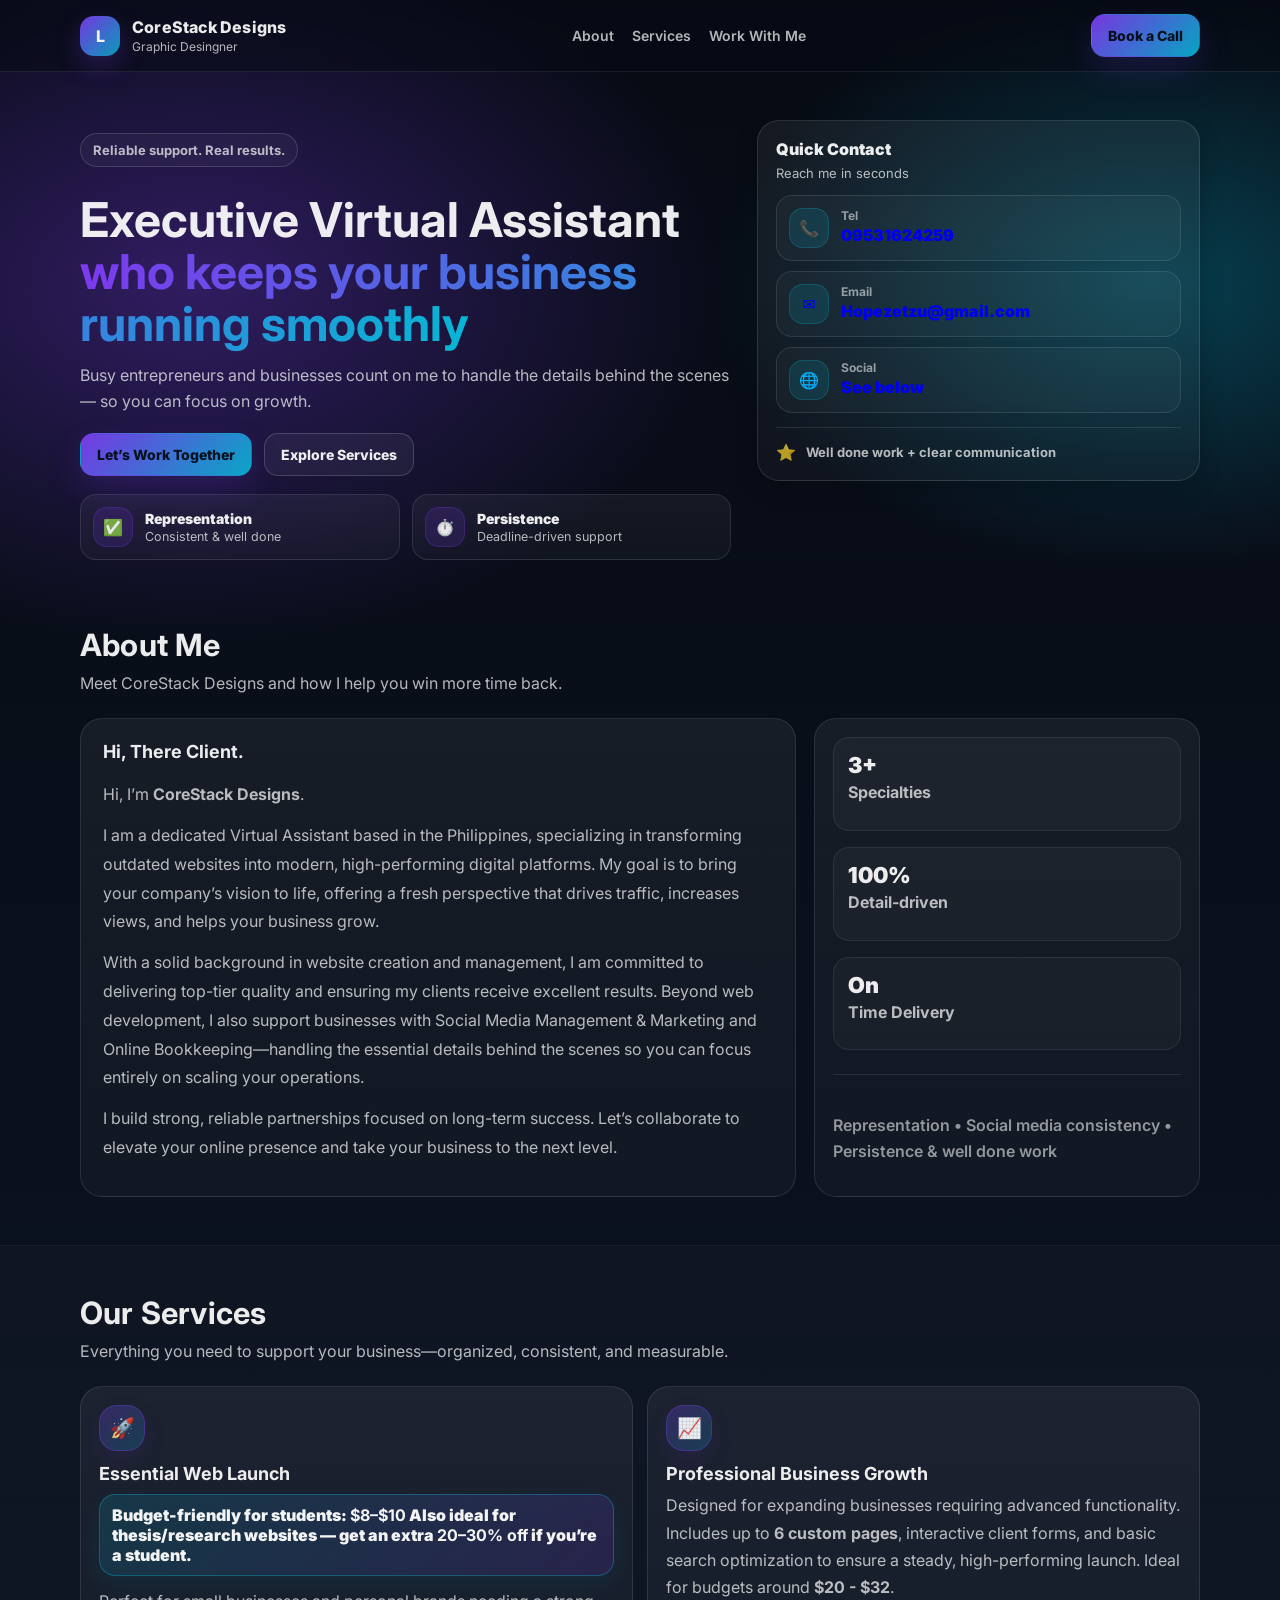
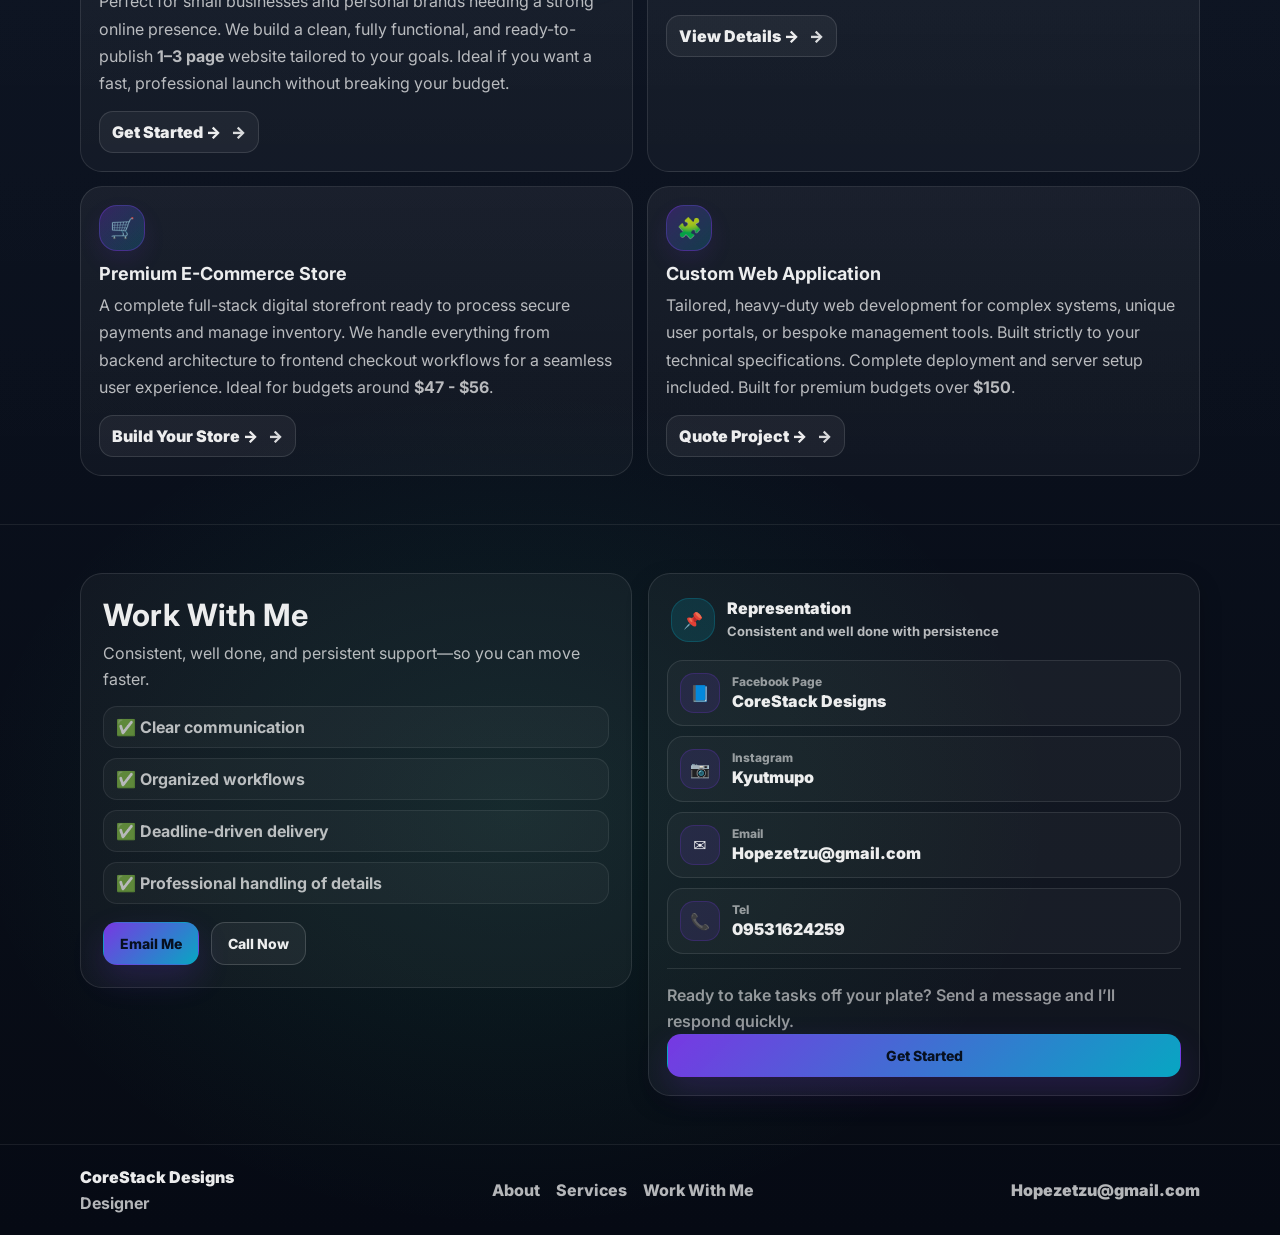
==== index.html @ da5c7901 "Add initial HTML structure for CoreStack Designs website" ====
<!doctype html>
<html lang="en">
<head>
  <meta charset="UTF-8" />
  <meta name="viewport" content="width=device-width, initial-scale=1.0" />
  <title>Lawrence | Executive Virtual Assistant</title>
  <meta name="description" content="Executive Virtual Assistant (Philippines) specializing in Social Media Management, Website Management & SEO, and Online Bookkeeping." />

  <link rel="preconnect" href="https://fonts.googleapis.com">
  <link rel="preconnect" href="https://fonts.gstatic.com" crossorigin>
  <link href="https://fonts.googleapis.com/css2?family=Inter:wght@400;500;600;700&display=swap" rel="stylesheet">

  <link rel="stylesheet" href="./style.css" />
</head>
<body>
  <a class="skip-link" href="#main">Skip to content</a>

  <header class="site-header">
    <div class="container header-inner">
      <div class="brand" aria-label="Brand">
        <div class="brand-mark" aria-hidden="true">L</div>
        <div>
          <div class="brand-name">CoreStack Designs</div>
          <div class="brand-tag">Graphic Desingner</div>
        </div>
      </div>

      <nav class="nav" aria-label="Primary">
        <a href="#about" class="nav-link">About</a>
        <a href="#services" class="nav-link">Services</a>
        <a href="#work" class="nav-link">Work With Me</a>
      </nav>

      <div class="header-cta">
        <a class="btn btn-primary" href="mailto:Hopezetzu@gmail.com">Book a Call</a>
        <button class="icon-btn nav-toggle" type="button" aria-label="Open menu" aria-expanded="false" aria-controls="mobileMenu">
          <span class="icon">☰</span>
        </button>
      </div>
    </div>

    <div id="mobileMenu" class="mobile-menu" aria-hidden="true">
      <div class="container mobile-menu-inner">
        <a href="#about" class="mobile-link">About</a>
        <a href="#services" class="mobile-link">Services</a>
        <a href="#work" class="mobile-link">Work With Me</a>
        <a class="btn btn-primary btn-block" href="mailto:Hopezetzu@gmail.com">Book a Call</a>
      </div>
    </div>
  </header>

  <main id="main">
    <section class="hero">
      <div class="container hero-inner">
        <div class="hero-copy">
          <p class="eyebrow">Reliable support. Real results.</p>
          <h1>
            Executive Virtual Assistant
            <span class="highlight">who keeps your business running smoothly</span>
          </h1>
          <p class="lead">
            Busy entrepreneurs and businesses count on me to handle the details behind the scenes—
            so you can focus on growth.
          </p>

          <div class="hero-actions">
            <a class="btn btn-primary" href="mailto:Hopezetzu@gmail.com">Let’s Work Together</a>
            <a class="btn btn-ghost" href="#services">Explore Services</a>
          </div>

          <div class="hero-trust" role="list" aria-label="Highlights">
            <div class="trust-item" role="listitem">
              <div class="trust-icon" aria-hidden="true">✅</div>
              <div>
                <div class="trust-title">Representation</div>
                <div class="trust-sub">Consistent & well done</div>
              </div>
            </div>
            <div class="trust-item" role="listitem">
              <div class="trust-icon" aria-hidden="true">⏱️</div>
              <div>
                <div class="trust-title">Persistence</div>
                <div class="trust-sub">Deadline-driven support</div>
              </div>
            </div>
          </div>
        </div>

        <div class="hero-card" aria-label="Quick contact">
          <div class="hero-card-top">
            <div class="hero-card-title">Quick Contact</div>
            <div class="hero-card-sub">Reach me in seconds</div>
          </div>

          <div class="contact-list">
            <a class="contact-row" href="tel:09531624259">
              <span class="contact-badge" aria-hidden="true">📞</span>
              <span>
                <span class="contact-label">Tel</span>
                <span class="contact-value">09531624259</span>
              </span>
            </a>

            <a class="contact-row" href="mailto:Hopezetzu@gmail.com">
              <span class="contact-badge" aria-hidden="true">✉️</span>
              <span>
                <span class="contact-label">Email</span>
                <span class="contact-value">Hopezetzu@gmail.com</span>
              </span>
            </a>

            <a class="contact-row" href="#social" data-scroll>
              <span class="contact-badge" aria-hidden="true">🌐</span>
              <span>
                <span class="contact-label">Social</span>
                <span class="contact-value">See below</span>
              </span>
            </a>
          </div>

          <div class="hero-card-bottom">
            <div class="rating" aria-label="Quality statement">
              <div class="rating-star" aria-hidden="true">⭐</div>
              <div class="rating-text">Well done work + clear communication</div>
            </div>
          </div>
        </div>
      </div>
    </section>

    <section id="about" class="section">
      <div class="container">
        <div class="section-head">
          <h2>About Me</h2>
          <p class="section-sub">Meet CoreStack Designs and how I help you win more time back.</p>
        </div>

        <div class="grid-2">
          <div class="about-panel">
            <h3>Hi, There Client.</h3>
            <p>
              Hi, I’m <strong>CoreStack Designs</strong>.
            </p>
            <p>
              I am a dedicated Virtual Assistant based in the Philippines, specializing in transforming outdated websites into
              modern, high-performing digital platforms. My goal is to bring your company’s vision to life, offering a fresh
              perspective that drives traffic, increases views, and helps your business grow.
            </p>
            <p>
              With a solid background in website creation and management, I am committed to delivering top-tier quality and
              ensuring my clients receive excellent results. Beyond web development, I also support businesses with Social Media
              Management & Marketing and Online Bookkeeping—handling the essential details behind the scenes so you can focus
              entirely on scaling your operations.
            </p>
            <p>
              I build strong, reliable partnerships focused on long-term success. Let’s collaborate to elevate your online presence
              and take your business to the next level.
            </p>
          </div>

          <div class="stats-panel" aria-label="Service strengths">
            <div class="stat">
              <div class="stat-num">3+</div>
              <div class="stat-label">Specialties</div>
            </div>
            <div class="stat">
              <div class="stat-num">100%</div>
              <div class="stat-label">Detail-driven</div>
            </div>
            <div class="stat">
              <div class="stat-num">On</div>
              <div class="stat-label">Time Delivery</div>
            </div>
            <div class="divider"></div>
            <p class="small-muted">
              Representation • Social media consistency • Persistence & well done work
            </p>
          </div>
        </div>
      </div>
    </section>

    <section id="services" class="section section-alt">
      <div class="container">
        <div class="section-head">
          <h2>Our Services</h2>
          <p class="section-sub">Everything you need to support your business—organized, consistent, and measurable.</p>
        </div>

        <div class="cards">
          <article class="card" aria-label="Essential Web Launch">
            <div class="card-icon" aria-hidden="true">🚀</div>
            <h3>Essential Web Launch</h3>
            <div class="rec-highlight" aria-label="Budget friendly highlight">
              Budget-friendly for students: <strong>$8–$10</strong>
              <span class="rec-sub">Also ideal for thesis/research websites — get an extra <strong>20–30% off</strong> if you’re a student.</span>
            </div>
            <p>
              Perfect for small businesses and personal brands needing a strong online presence.
              We build a clean, fully functional, and ready-to-publish <strong>1–3 page</strong> website tailored to your goals.
              Ideal if you want a fast, professional launch without breaking your budget.
            </p>
            <a class="link-btn" href="mailto:Hopezetzu@gmail.com?subject=Essential%20Web%20Launch%20-%20Get%20Started">Get Started →</a>
          </article>

          <article class="card" aria-label="Professional Business Growth">
            <div class="card-icon" aria-hidden="true">📈</div>
            <h3>Professional Business Growth</h3>
            <p>
              Designed for expanding businesses requiring advanced functionality.
              Includes up to <strong>6 custom pages</strong>, interactive client forms, and basic search optimization to ensure a
              steady, high-performing launch.
              Ideal for budgets around <strong>$20 - $32</strong>.
            </p>
            <a class="link-btn" href="mailto:Hopezetzu@gmail.com?subject=Professional%20Business%20Growth%20-%20View%20Details">View Details →</a>
          </article>

          <article class="card" aria-label="Premium E-Commerce Store">
            <div class="card-icon" aria-hidden="true">🛒</div>
            <h3>Premium E-Commerce Store</h3>
            <p>
              A complete full-stack digital storefront ready to process secure payments and manage inventory.
              We handle everything from backend architecture to frontend checkout workflows for a seamless user experience.
              Ideal for budgets around <strong>$47 - $56</strong>.
            </p>
            <a class="link-btn" href="mailto:Hopezetzu@gmail.com?subject=Premium%20E-Commerce%20Store%20-%20Build%20Your%20Store">Build Your Store →</a>
          </article>

          <article class="card" aria-label="Custom Web Application">
            <div class="card-icon" aria-hidden="true">🧩</div>
            <h3>Custom Web Application</h3>
            <p>
              Tailored, heavy-duty web development for complex systems, unique user portals, or bespoke management tools.
              Built strictly to your technical specifications. Complete deployment and server setup included.
              Built for premium budgets over <strong>$150</strong>.
            </p>
            <a class="link-btn" href="mailto:Hopezetzu@gmail.com?subject=Custom%20Web%20Application%20-%20Quote%20Project">Quote Project →</a>
          </article>
        </div>
      </div>
    </section>

    <section id="work" class="section">
      <div class="container">
        <div class="work-grid">
          <div class="work-copy">
            <div class="section-head" style="margin-bottom:14px;">
              <h2>Work With Me</h2>
              <p class="section-sub">Consistent, well done, and persistent support—so you can move faster.</p>
            </div>

            <div class="checklist" aria-label="What you get">
              <div class="check">✅ Clear communication</div>
              <div class="check">✅ Organized workflows</div>
              <div class="check">✅ Deadline-driven delivery</div>
              <div class="check">✅ Professional handling of details</div>
            </div>

            <div class="cta-band">
              <a class="btn btn-primary" href="mailto:Hopezetzu@gmail.com">Email Me</a>
              <a class="btn btn-ghost" href="tel:09531624259">Call Now</a>
            </div>
          </div>

          <div class="work-card" aria-label="Representation and contact">
            <div class="work-card-top">
              <div class="work-badge" aria-hidden="true">📌</div>
              <div>
                <div class="work-card-title">Representation</div>
                <div class="work-card-sub">Consistent and well done with persistence</div>
              </div>
            </div>

            <div id="social" class="social-block" aria-label="Social media and contact">
              <div class="social-row">
                <span class="social-icon" aria-hidden="true">📘</span>
                <div>
                  <div class="social-label">Facebook Page</div>
                  <div class="social-value">CoreStack Designs</div>
                </div>
              </div>
              <div class="social-row">
                <span class="social-icon" aria-hidden="true">📷</span>
                <div>
                  <div class="social-label">Instagram</div>
                  <div class="social-value">Kyutmupo</div>
                </div>
              </div>
              <div class="social-row">
                <span class="social-icon" aria-hidden="true">✉️</span>
                <div>
                  <div class="social-label">Email</div>
                  <div class="social-value">Hopezetzu@gmail.com</div>
                </div>
              </div>
              <div class="social-row">
                <span class="social-icon" aria-hidden="true">📞</span>
                <div>
                  <div class="social-label">Tel</div>
                  <div class="social-value">09531624259</div>
                </div>
              </div>
            </div>

            <div class="work-card-bottom">
              <p class="small-muted">
                Ready to take tasks off your plate? Send a message and I’ll respond quickly.
              </p>
              <a class="btn btn-primary btn-block" href="mailto:Hopezetzu@gmail.com?subject=Website%20/%20VA%20Services%20Inquiry">Get Started</a>
            </div>
          </div>
        </div>
      </div>
    </section>
  </main>

  <footer class="footer">
    <div class="container footer-inner">
      <div class="footer-left">
        <div class="footer-brand">CoreStack Designs</div>
        <div class="footer-copy">Designer</div>
      </div>

      <div class="footer-links" aria-label="Footer links">
        <a href="#about">About</a>
        <a href="#services">Services</a>
        <a href="#work">Work With Me</a>
      </div>

      <div class="footer-right">
        <a class="footer-contact" href="mailto:Hopezetzu@gmail.com">Hopezetzu@gmail.com</a>
      </div>
    </div>
  </footer>

  <script src="./script.js" defer></script>
</body>
</html>
---- style.css ----
:root{
  --bg: #0b1220;
  --panel: rgba(255,255,255,.06);
  --panel-2: rgba(255,255,255,.08);
  --text: rgba(255,255,255,.92);
  --muted: rgba(255,255,255,.70);
  --muted-2: rgba(255,255,255,.55);
  --border: rgba(255,255,255,.14);

  --brand: #7c3aed; /* purple */
  --brand-2: #06b6d4; /* cyan */
  --good: #34d399;

  --shadow: 0 12px 40px rgba(0,0,0,.35);
  --shadow-soft: 0 8px 22px rgba(0,0,0,.22);

  --radius-lg: 22px;
  --radius-md: 16px;
  --radius-sm: 12px;

  --container: 1120px;
}

*{ box-sizing: border-box; }
html{ scroll-behavior: smooth; }
body{
  margin:0;
  font-family: Inter, system-ui, -apple-system, Segoe UI, Roboto, Arial, sans-serif;
  background:
    radial-gradient(900px 600px at 15% 10%, rgba(124,58,237,.35), transparent 60%),
    radial-gradient(800px 520px at 90% 10%, rgba(6,182,212,.30), transparent 55%),
    radial-gradient(900px 700px at 40% 85%, rgba(52,211,153,.10), transparent 60%),
    linear-gradient(180deg, #070b14 0%, var(--bg) 55%, #070b14 100%);
  color: var(--text);
}

.skip-link{
  position:absolute;
  top:-100px;
  left:0;
  background:#fff;
  color:#000;
  padding:10px 14px;
  border-radius:10px;
  z-index:9999;
}
.skip-link:focus{ top:12px; left:12px; }

.container{
  width: min(var(--container), calc(100% - 32px));
  margin: 0 auto;
}

.site-header{
  position: sticky;
  top: 0;
  z-index: 50;
  background: rgba(7,11,20,.55);
  backdrop-filter: blur(10px);
  border-bottom: 1px solid rgba(255,255,255,.08);
}

.header-inner{
  display:flex;
  align-items:center;
  justify-content: space-between;
  padding: 14px 0;
}

.brand{ display:flex; align-items:center; gap:12px; }
.brand-mark{
  width:40px; height:40px;
  display:grid; place-items:center;
  border-radius: 14px;
  background: linear-gradient(135deg, rgba(124,58,237,.95), rgba(6,182,212,.85));
  box-shadow: 0 10px 24px rgba(124,58,237,.25);
  font-weight: 800;
}
.brand-name{ font-weight: 800; letter-spacing: .2px; }
.brand-tag{ font-size: 12px; color: var(--muted); margin-top: 2px; }

.nav{
  display:flex;
  align-items:center;
  gap: 18px;
}
.nav-link{
  color: var(--muted);
  text-decoration:none;
  font-weight: 600;
  font-size: 14px;
}
.nav-link:hover{ color: var(--text); }

.header-cta{ display:flex; align-items:center; gap: 12px; }

.icon-btn{
  display:none;
  background: transparent;
  border: 1px solid rgba(255,255,255,.14);
  color: var(--text);
  border-radius: 14px;
  padding: 10px 12px;
}

.hero{
  padding: 48px 0 18px;
}

.hero-inner{
  display:grid;
  grid-template-columns: 1.25fr .85fr;
  gap: 26px;
  align-items: start;
}

.eyebrow{
  display:inline-block;
  padding: 8px 12px;
  border: 1px solid rgba(255,255,255,.14);
  border-radius: 999px;
  color: var(--muted);
  font-weight: 700;
  font-size: 13px;
  background: rgba(255,255,255,.04);
}

h1{
  margin: 14px 0 14px;
  line-height: 1.08;
  font-size: clamp(32px, 4vw, 48px);
}
.highlight{
  background: linear-gradient(90deg, rgba(124,58,237,1), rgba(6,182,212,1));
  -webkit-background-clip: text;
  background-clip: text;
  color: transparent;
}

.lead{ margin: 0 0 18px; color: var(--muted); font-size: 16px; line-height: 1.6; }

.hero-actions{ display:flex; gap: 12px; flex-wrap: wrap; margin-top: 10px; }

.btn{
  display:inline-flex;
  align-items:center;
  justify-content:center;
  gap: 10px;
  padding: 12px 16px;
  border-radius: 14px;
  text-decoration:none;
  font-weight: 800;
  font-size: 14px;
  border: 1px solid transparent;
  transition: transform .15s ease, box-shadow .15s ease, background .15s ease, border-color .15s ease;
}
.btn:active{ transform: translateY(1px); }

.btn-primary{
  background: linear-gradient(135deg, rgba(124,58,237,.95), rgba(6,182,212,.9));
  box-shadow: 0 14px 32px rgba(124,58,237,.18);
  color: #07101f;
}
.btn-primary:hover{ box-shadow: 0 18px 44px rgba(124,58,237,.25); }

.btn-ghost{
  background: rgba(255,255,255,.05);
  border-color: rgba(255,255,255,.16);
  color: var(--text);
}
.btn-ghost:hover{ border-color: rgba(255,255,255,.28); background: rgba(255,255,255,.08); }

.btn-block{ width: 100%; }

.hero-trust{
  margin-top: 18px;
  display:grid;
  grid-template-columns: 1fr 1fr;
  gap: 12px;
}
.trust-item{
  background: rgba(255,255,255,.04);
  border: 1px solid rgba(255,255,255,.10);
  border-radius: var(--radius-md);
  padding: 12px;
  display:flex;
  gap: 12px;
  align-items: center;
}
.trust-icon{
  width: 40px;
  height: 40px;
  display:grid;
  place-items:center;
  border-radius: 14px;
  background: rgba(124,58,237,.16);
  border: 1px solid rgba(124,58,237,.25);
}
.trust-title{ font-weight: 900; font-size: 14px; }
.trust-sub{ color: var(--muted); font-size: 12.5px; margin-top: 2px; }

.hero-card{
  background: rgba(255,255,255,.05);
  border: 1px solid rgba(255,255,255,.12);
  border-radius: var(--radius-lg);
  box-shadow: var(--shadow-soft);
  overflow:hidden;
}

.hero-card-top{
  padding: 18px 18px 0;
}
.hero-card-title{ font-weight: 950; font-size: 16px; }
.hero-card-sub{ margin-top: 6px; color: var(--muted); font-size: 13px; }

.contact-list{ padding: 14px 18px 14px; display:flex; flex-direction: column; gap: 10px; }
.contact-row{
  text-decoration:none;
  display:flex;
  gap: 12px;
  align-items:flex-start;
  padding: 12px;
  border-radius: 16px;
  border: 1px solid rgba(255,255,255,.10);
  background: rgba(255,255,255,.03);
  transition: transform .15s ease, border-color .15s ease, background .15s ease;
}
.contact-row:hover{
  transform: translateY(-1px);
  border-color: rgba(255,255,255,.22);
  background: rgba(255,255,255,.05);
}
.contact-badge{
  width: 40px; height: 40px;
  display:grid; place-items:center;
  border-radius: 14px;
  background: rgba(6,182,212,.14);
  border: 1px solid rgba(6,182,212,.22);
}
.contact-label{ display:block; color: var(--muted-2); font-size: 12px; font-weight: 700; }
.contact-value{ display:block; font-weight: 900; margin-top: 2px; }

.hero-card-bottom{ padding: 0 18px 18px; }
.rating{
  border-top: 1px solid rgba(255,255,255,.10);
  padding-top: 14px;
  display:flex;
  gap: 10px;
  align-items:center;
  color: var(--muted);
}
.rating-star{ filter: saturate(1.1); }
.rating-text{ font-weight: 700; font-size: 13px; }

.section{ padding: 48px 0; }
.section-alt{
  background: linear-gradient(180deg, rgba(255,255,255,.02), rgba(255,255,255,.00));
  border-top: 1px solid rgba(255,255,255,.06);
  border-bottom: 1px solid rgba(255,255,255,.06);
}

.section-head{ margin-bottom: 22px; }
.section-head h2{ margin:0; font-size: clamp(24px, 2.4vw, 32px); letter-spacing: .2px; }
.section-sub{ margin: 8px 0 0; color: var(--muted); line-height: 1.6; max-width: 70ch; }

.grid-2{ display:grid; grid-template-columns: 1.3fr .7fr; gap: 18px; }

.about-panel{
  background: rgba(255,255,255,.04);
  border: 1px solid rgba(255,255,255,.10);
  border-radius: var(--radius-lg);
  padding: 22px;
}
.about-panel h3{ margin-top: 0; font-size: 18px; }
.about-panel p{ color: var(--muted); line-height: 1.8; margin: 12px 0; }
.about-cta{ color: var(--text); font-weight: 800; margin-top: 16px; }

.stats-panel{
  background: rgba(255,255,255,.04);
  border: 1px solid rgba(255,255,255,.10);
  border-radius: var(--radius-lg);
  padding: 18px;
  display:grid;
  grid-template-columns: 1fr;
  gap: 16px;
}
.stat{
  padding: 14px;
  border-radius: 16px;
  background: rgba(255,255,255,.03);
  border: 1px solid rgba(255,255,255,.08);
}
.stat-num{ font-size: 22px; font-weight: 950; }
.stat-label{ color: var(--muted); font-weight: 700; margin-top: 4px; }
.divider{ height: 1px; background: rgba(255,255,255,.10); margin: 8px 0; }
.small-muted{ color: var(--muted-2); margin: 0; line-height: 1.6; font-weight: 600; }

.cards{ display:grid; grid-template-columns: repeat(2, 1fr); gap: 14px; }
.card{
  background: rgba(255,255,255,.04);
  border: 1px solid rgba(255,255,255,.10);
  border-radius: var(--radius-lg);
  padding: 18px;
  box-shadow: 0 0 0 rgba(0,0,0,0);
  transition: transform .18s ease, border-color .18s ease, background .18s ease;
}
.card:hover{
  transform: translateY(-2px);
  border-color: rgba(255,255,255,.20);
  background: rgba(255,255,255,.06);
}
.card-icon{
  width: 46px; height: 46px;
  display:grid; place-items:center;
  border-radius: 18px;
  background: linear-gradient(135deg, rgba(124,58,237,.28), rgba(6,182,212,.20));
  border: 1px solid rgba(124,58,237,.35);
  box-shadow: 0 10px 22px rgba(124,58,237,.10);
  font-size: 20px;
}

/* Make front sections look more colorful/presentable */
.card{
  background: linear-gradient(180deg, rgba(255,255,255,.06), rgba(255,255,255,.03));
}

.trust-item{
  background: linear-gradient(180deg, rgba(255,255,255,.05), rgba(255,255,255,.03));
}

.about-panel,
.work-copy,
.work-card,
.hero-card,
.stats-panel{
  background: linear-gradient(180deg, rgba(255,255,255,.06), rgba(255,255,255,.03));
}

.card h3{ margin: 12px 0 8px; font-size: 18px; }
.card p{ margin: 0 0 14px; color: var(--muted); line-height: 1.7; }

.link-btn{
  color: rgba(255,255,255,.92);
  text-decoration:none;
  font-weight: 900;
  display:inline-flex;
  gap: 10px;
  align-items:center;
  padding: 10px 12px;
  border-radius: 14px;
  background: rgba(255,255,255,.05);
  border: 1px solid rgba(255,255,255,.12);
}
.link-btn::after{ content: "→"; opacity: .9; }
.link-btn:hover{ border-color: rgba(255,255,255,.22); background: rgba(255,255,255,.08); }

.work-grid{ display:grid; grid-template-columns: 1fr 1fr; gap: 16px; align-items: start; }

.work-copy{
  background: rgba(255,255,255,.04);
  border: 1px solid rgba(255,255,255,.10);
  border-radius: var(--radius-lg);
  padding: 22px;
}

.checklist{ display:grid; gap: 10px; margin-top: 8px; }
.check{ padding: 10px 12px; border-radius: 14px; background: rgba(255,255,255,.03); border: 1px solid rgba(255,255,255,.08); color: var(--muted); font-weight: 700; }

.cta-band{ display:flex; gap: 12px; flex-wrap: wrap; margin-top: 18px; }

.work-card{
  background: rgba(255,255,255,.04);
  border: 1px solid rgba(255,255,255,.10);
  border-radius: var(--radius-lg);
  padding: 18px;
  box-shadow: var(--shadow-soft);
}
.work-card-top{ display:flex; gap: 12px; align-items:flex-start; padding: 6px 4px 12px; }
.work-badge{
  width: 44px; height: 44px;
  display:grid; place-items:center;
  border-radius: 18px;
  background: rgba(6,182,212,.14);
  border: 1px solid rgba(6,182,212,.22);
}
.work-card-title{ font-weight: 950; }
.work-card-sub{ color: var(--muted); margin-top: 4px; font-weight: 700; line-height: 1.4; font-size: 13px; }

.social-block{ display:grid; gap: 10px; padding: 6px 0 14px; }
.social-row{
  display:flex;
  gap: 12px;
  align-items:center;
  padding: 12px;
  border-radius: 16px;
  border: 1px solid rgba(255,255,255,.10);
  background: rgba(255,255,255,.03);
}
.social-icon{
  width: 40px; height: 40px;
  display:grid; place-items:center;
  border-radius: 14px;
  background: rgba(124,58,237,.12);
  border: 1px solid rgba(124,58,237,.22);
}
.social-label{ color: var(--muted-2); font-size: 12px; font-weight: 800; }
.social-value{ font-weight: 950; margin-top: 2px; }

.work-card-bottom{ border-top: 1px solid rgba(255,255,255,.10); padding-top: 14px; }

.rec-highlight{
  margin: 10px 0 12px;
  padding: 10px 12px;
  border-radius: 16px;
  font-weight: 900;
  color: rgba(255,255,255,.95);
  border: 1px solid rgba(6,182,212,.35);
  background: linear-gradient(135deg, rgba(6,182,212,.16), rgba(124,58,237,.16));
  box-shadow: 0 10px 26px rgba(6,182,212,.08);
}


.footer{
  border-top: 1px solid rgba(255,255,255,.08);
  padding: 22px 0;
  background: rgba(7,11,20,.25);
}
.footer-inner{ display:flex; gap: 16px; align-items:center; justify-content: space-between; flex-wrap: wrap; }
.footer-brand{ font-weight: 950; }
.footer-copy{ color: var(--muted); margin-top: 6px; font-weight: 700; }
.footer-links{ display:flex; gap: 16px; flex-wrap: wrap; }
.footer-links a{ color: var(--muted); text-decoration:none; font-weight: 800; }
.footer-links a:hover{ color: var(--text); }
.footer-contact{ color: var(--muted); text-decoration:none; font-weight: 900; }
.footer-contact:hover{ color: var(--text); }

.mobile-menu{
  display:none;
}

@media (max-width: 920px){
  .hero-inner{ grid-template-columns: 1fr; }
  .grid-2{ grid-template-columns: 1fr; }
  .cards{ grid-template-columns: 1fr; }
  .work-grid{ grid-template-columns: 1fr; }
  .hero-trust{ grid-template-columns: 1fr; }
}

@media (max-width: 720px){
  .nav{ display:none; }
  .icon-btn{ display:inline-flex; align-items:center; justify-content:center; }

  .mobile-menu{
    display:block;
    max-height: 0;
    overflow:hidden;
    transition: max-height .25s ease;
  }
  .mobile-menu.open{ max-height: 320px; }
  .mobile-menu-inner{
    padding: 0 0 14px;
    display:flex;
    flex-direction: column;
    gap: 10px;
  }
  .mobile-link{
    padding: 12px 14px;
    border-radius: 14px;
    background: rgba(255,255,255,.03);
    border: 1px solid rgba(255,255,255,.10);
    text-decoration:none;
    color: var(--text);
    font-weight: 900;
  }
}
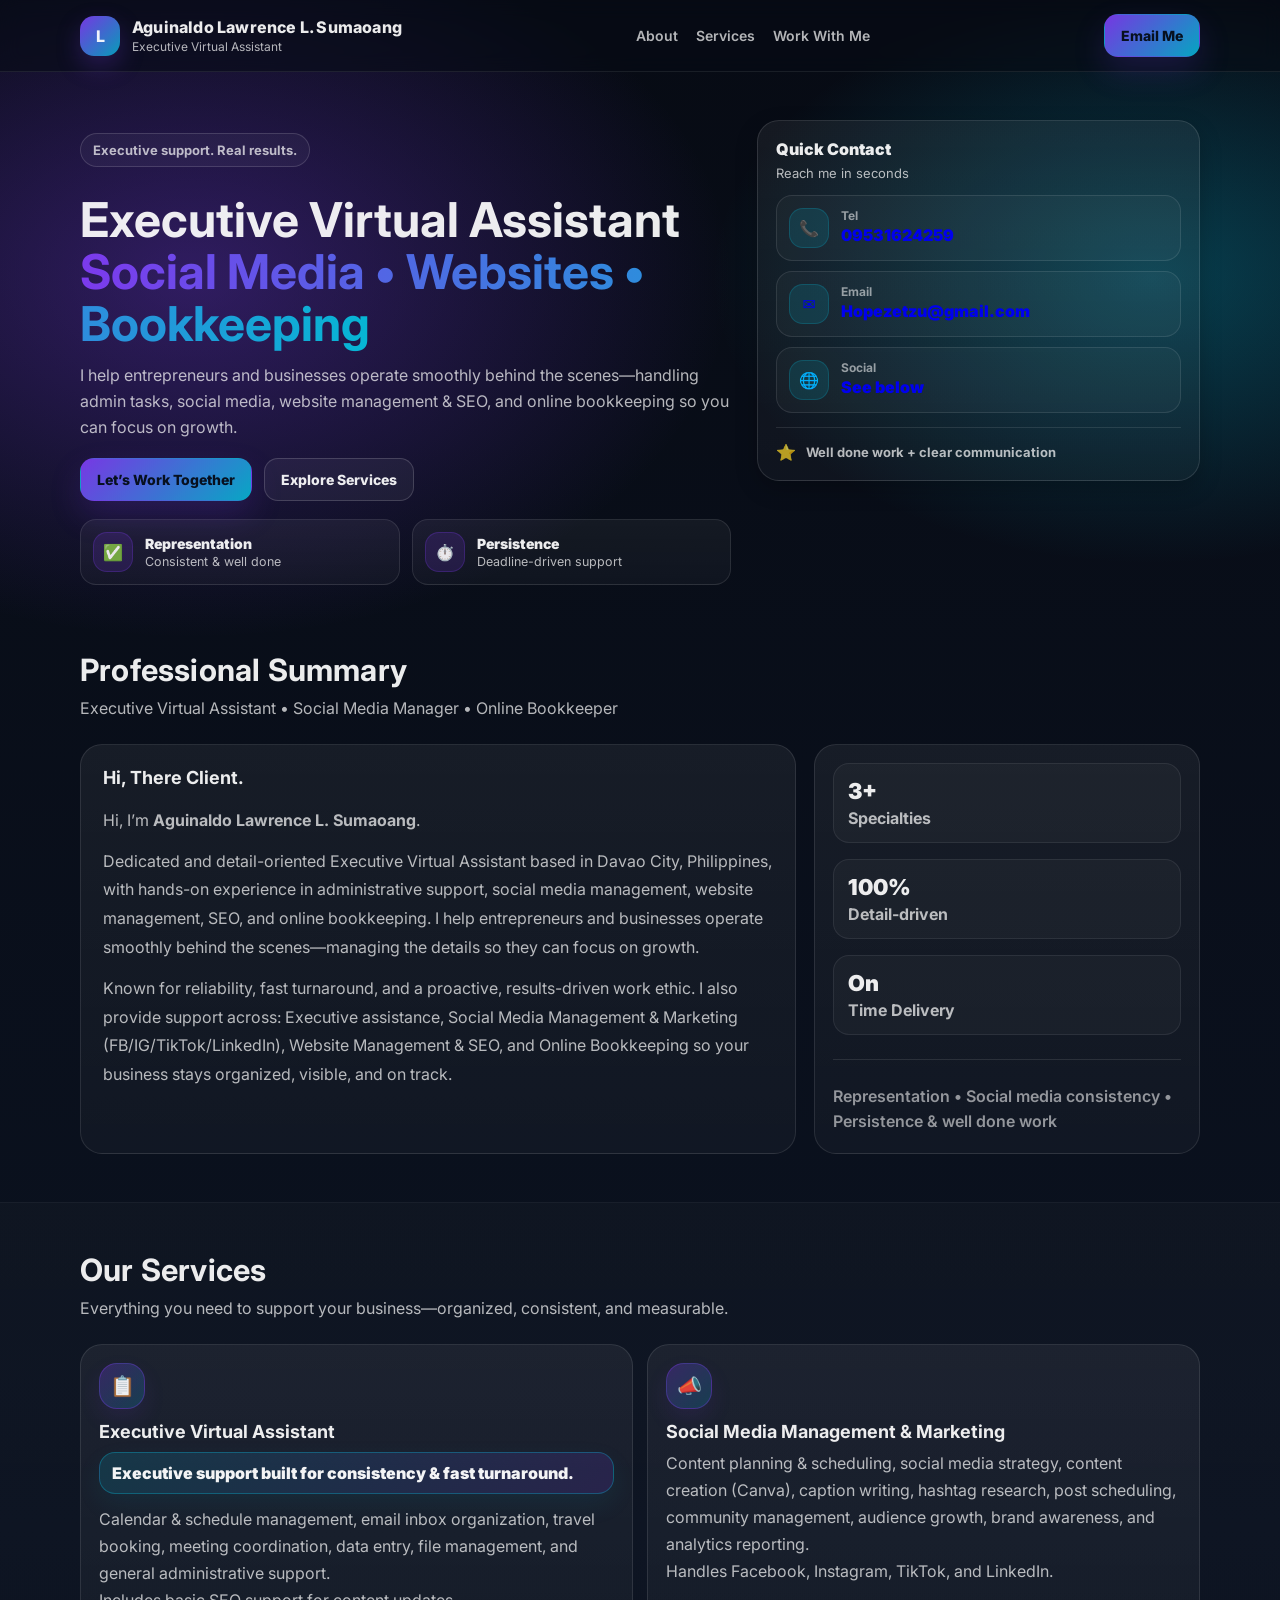
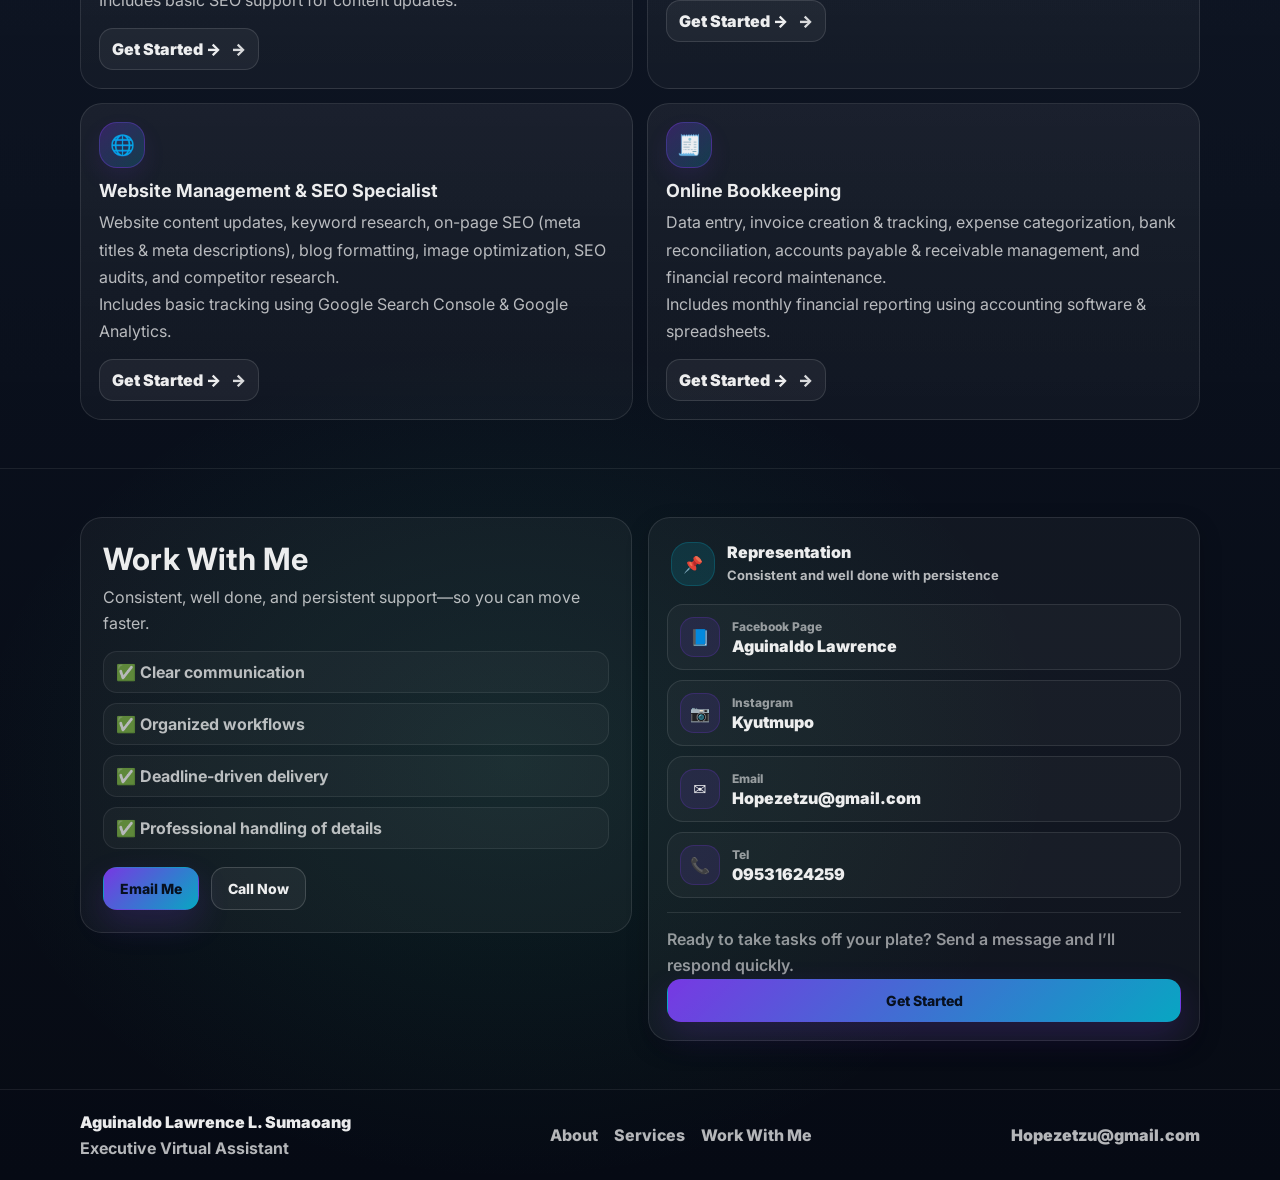
==== commit 4b91db71: "Update portfolio content" ====
--- a/index.html
+++ b/index.html
@@ -3,8 +3,9 @@
 <head>
   <meta charset="UTF-8" />
   <meta name="viewport" content="width=device-width, initial-scale=1.0" />
-  <title>Lawrence | Executive Virtual Assistant</title>
-  <meta name="description" content="Executive Virtual Assistant (Philippines) specializing in Social Media Management, Website Management & SEO, and Online Bookkeeping." />
+  <title>Aguinaldo Lawrence L. Sumaoang | Executive Virtual Assistant</title>
+  <meta name="description" content="Executive Virtual Assistant (Philippines) specializing in Executive Support, Social Media Management, Website Management & SEO, and Online Bookkeeping." />
+
 
   <link rel="preconnect" href="https://fonts.googleapis.com">
   <link rel="preconnect" href="https://fonts.gstatic.com" crossorigin>
@@ -20,8 +21,9 @@
       <div class="brand" aria-label="Brand">
         <div class="brand-mark" aria-hidden="true">L</div>
         <div>
-          <div class="brand-name">CoreStack Designs</div>
-          <div class="brand-tag">Graphic Desingner</div>
+          <div class="brand-name">Aguinaldo Lawrence L. Sumaoang</div>
+          <div class="brand-tag">Executive Virtual Assistant</div>
+
         </div>
       </div>
 
@@ -32,8 +34,9 @@
       </nav>
 
       <div class="header-cta">
-        <a class="btn btn-primary" href="mailto:Hopezetzu@gmail.com">Book a Call</a>
+        <a class="btn btn-primary" href="mailto:Hopezetzu@gmail.com">Email Me</a>
         <button class="icon-btn nav-toggle" type="button" aria-label="Open menu" aria-expanded="false" aria-controls="mobileMenu">
+
           <span class="icon">☰</span>
         </button>
       </div>
@@ -53,15 +56,16 @@
     <section class="hero">
       <div class="container hero-inner">
         <div class="hero-copy">
-          <p class="eyebrow">Reliable support. Real results.</p>
+          <p class="eyebrow">Executive support. Real results.</p>
           <h1>
             Executive Virtual Assistant
-            <span class="highlight">who keeps your business running smoothly</span>
+            <span class="highlight">Social Media • Websites • Bookkeeping</span>
           </h1>
           <p class="lead">
-            Busy entrepreneurs and businesses count on me to handle the details behind the scenes—
-            so you can focus on growth.
+            I help entrepreneurs and businesses operate smoothly behind the scenes—handling admin tasks,
+            social media, website management & SEO, and online bookkeeping so you can focus on growth.
           </p>
+
 
           <div class="hero-actions">
             <a class="btn btn-primary" href="mailto:Hopezetzu@gmail.com">Let’s Work Together</a>
@@ -88,12 +92,14 @@
 
         <div class="hero-card" aria-label="Quick contact">
           <div class="hero-card-top">
-            <div class="hero-card-title">Quick Contact</div>
-            <div class="hero-card-sub">Reach me in seconds</div>
+          <div class="hero-card-title">Quick Contact</div>
+          <div class="hero-card-sub">Reach me in seconds</div>
+
           </div>
 
           <div class="contact-list">
             <a class="contact-row" href="tel:09531624259">
+
               <span class="contact-badge" aria-hidden="true">📞</span>
               <span>
                 <span class="contact-label">Tel</span>
@@ -102,6 +108,7 @@
             </a>
 
             <a class="contact-row" href="mailto:Hopezetzu@gmail.com">
+
               <span class="contact-badge" aria-hidden="true">✉️</span>
               <span>
                 <span class="contact-label">Email</span>
@@ -131,31 +138,29 @@
     <section id="about" class="section">
       <div class="container">
         <div class="section-head">
-          <h2>About Me</h2>
-          <p class="section-sub">Meet CoreStack Designs and how I help you win more time back.</p>
+          <h2>Professional Summary</h2>
+          <p class="section-sub">Executive Virtual Assistant • Social Media Manager • Online Bookkeeper</p>
+
         </div>
 
         <div class="grid-2">
           <div class="about-panel">
             <h3>Hi, There Client.</h3>
-            <p>
-              Hi, I’m <strong>CoreStack Designs</strong>.
-            </p>
-            <p>
-              I am a dedicated Virtual Assistant based in the Philippines, specializing in transforming outdated websites into
-              modern, high-performing digital platforms. My goal is to bring your company’s vision to life, offering a fresh
-              perspective that drives traffic, increases views, and helps your business grow.
-            </p>
-            <p>
-              With a solid background in website creation and management, I am committed to delivering top-tier quality and
-              ensuring my clients receive excellent results. Beyond web development, I also support businesses with Social Media
-              Management & Marketing and Online Bookkeeping—handling the essential details behind the scenes so you can focus
-              entirely on scaling your operations.
-            </p>
-            <p>
-              I build strong, reliable partnerships focused on long-term success. Let’s collaborate to elevate your online presence
-              and take your business to the next level.
-            </p>
+          <p>
+              Hi, I’m <strong>Aguinaldo Lawrence L. Sumaoang</strong>.
+            </p>
+
+            <p>
+              Dedicated and detail-oriented Executive Virtual Assistant based in Davao City, Philippines, with hands-on experience in
+              administrative support, social media management, website management, SEO, and online bookkeeping. I help
+              entrepreneurs and businesses operate smoothly behind the scenes—managing the details so they can focus on growth.
+            </p>
+            <p>
+              Known for reliability, fast turnaround, and a proactive, results-driven work ethic. I also provide support across:
+              Executive assistance, Social Media Management & Marketing (FB/IG/TikTok/LinkedIn), Website Management & SEO,
+              and Online Bookkeeping so your business stays organized, visible, and on track.
+            </p>
+
           </div>
 
           <div class="stats-panel" aria-label="Service strengths">
@@ -188,54 +193,61 @@
         </div>
 
         <div class="cards">
-          <article class="card" aria-label="Essential Web Launch">
-            <div class="card-icon" aria-hidden="true">🚀</div>
-            <h3>Essential Web Launch</h3>
-            <div class="rec-highlight" aria-label="Budget friendly highlight">
-              Budget-friendly for students: <strong>$8–$10</strong>
-              <span class="rec-sub">Also ideal for thesis/research websites — get an extra <strong>20–30% off</strong> if you’re a student.</span>
-            </div>
-            <p>
-              Perfect for small businesses and personal brands needing a strong online presence.
-              We build a clean, fully functional, and ready-to-publish <strong>1–3 page</strong> website tailored to your goals.
-              Ideal if you want a fast, professional launch without breaking your budget.
-            </p>
-            <a class="link-btn" href="mailto:Hopezetzu@gmail.com?subject=Essential%20Web%20Launch%20-%20Get%20Started">Get Started →</a>
+          <article class="card" aria-label="Executive Virtual Assistant">
+            <div class="card-icon" aria-hidden="true">📋</div>
+            <h3>Executive Virtual Assistant</h3>
+            <div class="rec-highlight" aria-label="Service highlight">
+              Executive support built for consistency & fast turnaround.
+            </div>
+            <p>
+              Calendar & schedule management, email inbox organization, travel booking, meeting coordination,
+              data entry, file management, and general administrative support.
+              <br />
+              Includes basic SEO support for content updates.
+            </p>
+            <a class="link-btn" href="mailto:Hopezetzu@gmail.com?subject=Executive%20Virtual%20Assistant%20-%20Get%20Started">Get Started →</a>
           </article>
 
-          <article class="card" aria-label="Professional Business Growth">
-            <div class="card-icon" aria-hidden="true">📈</div>
-            <h3>Professional Business Growth</h3>
-            <p>
-              Designed for expanding businesses requiring advanced functionality.
-              Includes up to <strong>6 custom pages</strong>, interactive client forms, and basic search optimization to ensure a
-              steady, high-performing launch.
-              Ideal for budgets around <strong>$20 - $32</strong>.
-            </p>
-            <a class="link-btn" href="mailto:Hopezetzu@gmail.com?subject=Professional%20Business%20Growth%20-%20View%20Details">View Details →</a>
+
+          <article class="card" aria-label="Social Media Management & Marketing">
+            <div class="card-icon" aria-hidden="true">📣</div>
+            <h3>Social Media Management &amp; Marketing</h3>
+            <p>
+              Content planning & scheduling, social media strategy, content creation (Canva), caption writing,
+              hashtag research, post scheduling, community management, audience growth,
+              brand awareness, and analytics reporting.
+              <br />
+              Handles Facebook, Instagram, TikTok, and LinkedIn.
+            </p>
+            <a class="link-btn" href="mailto:Hopezetzu@gmail.com?subject=Social%20Media%20Management%20-%20Get%20Started">Get Started →</a>
           </article>
 
-          <article class="card" aria-label="Premium E-Commerce Store">
-            <div class="card-icon" aria-hidden="true">🛒</div>
-            <h3>Premium E-Commerce Store</h3>
-            <p>
-              A complete full-stack digital storefront ready to process secure payments and manage inventory.
-              We handle everything from backend architecture to frontend checkout workflows for a seamless user experience.
-              Ideal for budgets around <strong>$47 - $56</strong>.
-            </p>
-            <a class="link-btn" href="mailto:Hopezetzu@gmail.com?subject=Premium%20E-Commerce%20Store%20-%20Build%20Your%20Store">Build Your Store →</a>
+
+          <article class="card" aria-label="Website Management & SEO Specialist">
+            <div class="card-icon" aria-hidden="true">🌐</div>
+            <h3>Website Management &amp; SEO Specialist</h3>
+            <p>
+              Website content updates, keyword research, on-page SEO (meta titles &amp; meta descriptions),
+              blog formatting, image optimization, SEO audits, and competitor research.
+              <br />
+              Includes basic tracking using Google Search Console &amp; Google Analytics.
+            </p>
+            <a class="link-btn" href="mailto:Hopezetzu@gmail.com?subject=Website%20Management%20%26%20SEO%20-%20Get%20Started">Get Started →</a>
           </article>
 
-          <article class="card" aria-label="Custom Web Application">
-            <div class="card-icon" aria-hidden="true">🧩</div>
-            <h3>Custom Web Application</h3>
-            <p>
-              Tailored, heavy-duty web development for complex systems, unique user portals, or bespoke management tools.
-              Built strictly to your technical specifications. Complete deployment and server setup included.
-              Built for premium budgets over <strong>$150</strong>.
-            </p>
-            <a class="link-btn" href="mailto:Hopezetzu@gmail.com?subject=Custom%20Web%20Application%20-%20Quote%20Project">Quote Project →</a>
+
+          <article class="card" aria-label="Online Bookkeeping">
+            <div class="card-icon" aria-hidden="true">🧾</div>
+            <h3>Online Bookkeeping</h3>
+            <p>
+              Data entry, invoice creation &amp; tracking, expense categorization, bank reconciliation,
+              accounts payable &amp; receivable management, and financial record maintenance.
+              <br />
+              Includes monthly financial reporting using accounting software &amp; spreadsheets.
+            </p>
+            <a class="link-btn" href="mailto:Hopezetzu@gmail.com?subject=Online%20Bookkeeping%20-%20Get%20Started">Get Started →</a>
           </article>
+
         </div>
       </div>
     </section>
@@ -276,7 +288,8 @@
                 <span class="social-icon" aria-hidden="true">📘</span>
                 <div>
                   <div class="social-label">Facebook Page</div>
-                  <div class="social-value">CoreStack Designs</div>
+                  <div class="social-value">Aguinaldo Lawrence</div>
+
                 </div>
               </div>
               <div class="social-row">
@@ -307,6 +320,7 @@
                 Ready to take tasks off your plate? Send a message and I’ll respond quickly.
               </p>
               <a class="btn btn-primary btn-block" href="mailto:Hopezetzu@gmail.com?subject=Website%20/%20VA%20Services%20Inquiry">Get Started</a>
+
             </div>
           </div>
         </div>
@@ -314,14 +328,17 @@
     </section>
   </main>
 
-  <footer class="footer">
+  <footer class="footer" id="contact">
+
     <div class="container footer-inner">
-      <div class="footer-left">
-        <div class="footer-brand">CoreStack Designs</div>
-        <div class="footer-copy">Designer</div>
-      </div>
+            <div class="footer-left">
+        <div class="footer-brand">Aguinaldo Lawrence L. Sumaoang</div>
+        <div class="footer-copy">Executive Virtual Assistant</div>
+      </div>
+
 
       <div class="footer-links" aria-label="Footer links">
+
         <a href="#about">About</a>
         <a href="#services">Services</a>
         <a href="#work">Work With Me</a>
